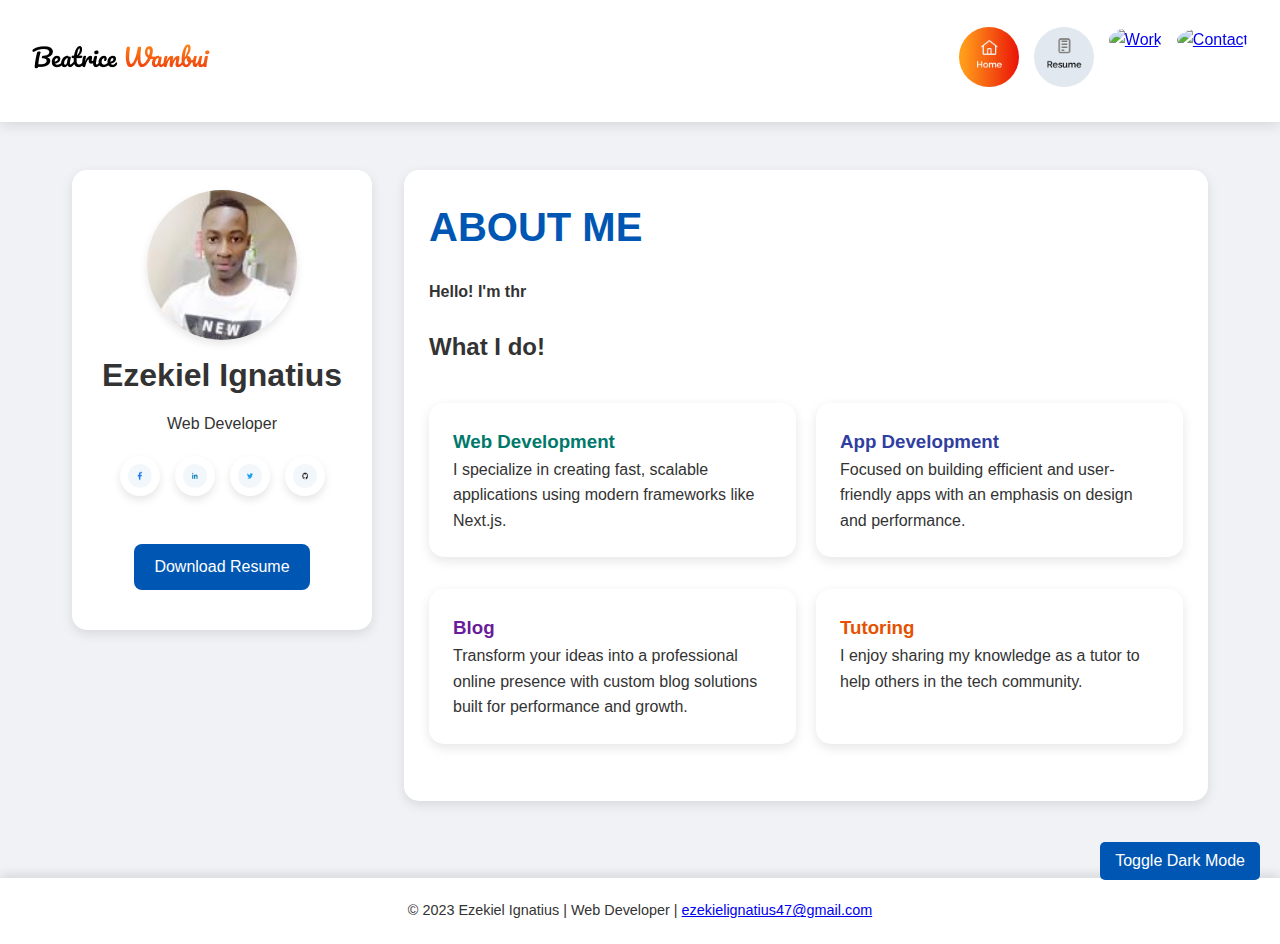
==== index.html @ 11a5fb6e "rename landing file" ====
<!DOCTYPE html>
<html lang="en">
<head>
    <meta charset="UTF-8">
    <meta name="viewport" content="width=device-width, initial-scale=1.0">
    <title>Portfolio Landing</title>
    <style>
        /* Theme Variables */
        :root {
            /* Light Theme */
            --bg-color: #f0f2f5;
            --text-color: #333;
            --header-bg: #ffffff;
            --primary-color: #0056b3;
            --secondary-color: #004080;
            --highlight-color: rgba(0, 0, 0, 0.1);
            --icon-bg: #ffffff;
        }

        [data-theme="dark"] {
            /* Dark Theme */
            --bg-color: #1c1c1c;
            --text-color: #e0e0e0;
            --header-bg: #2a2a2a;
            --primary-color: #3399ff;
            --secondary-color: #1a73e8;
            --highlight-color: rgba(255, 255, 255, 0.1);
            --icon-bg: #333333;
        }

        /* Reset */
        * {
            margin: 0;
            padding: 0;
            box-sizing: border-box;
        }

        body {
            background-color: var(--bg-color);
            color: var(--text-color);
            font-family: 'Segoe UI', Tahoma, sans-serif;
            line-height: 1.6;
            overflow-x: hidden;
            scroll-behavior: smooth;
            transition: background-color 0.3s ease, color 0.3s ease;
        }

        /* Header */
        header {
            background-color: var(--header-bg);
            color: var(--text-color);
            padding: 1em 2em;
            box-shadow: 0 4px 12px var(--highlight-color);
            display: flex;
            justify-content: space-between;
            align-items: center;
            position: sticky;
            top: 0;
            z-index: 10;
        }

        nav ul {
            display: flex;
            gap: 15px;
            list-style: none;
        }

        nav ul li a img {
            width: 60px;
            height: 60px;
            border-radius: 50%;
            transition: transform 0.3s ease, box-shadow 0.3s ease;
        }

        nav ul li.active a img {
            border: 2px solid var(--primary-color);
            transform: scale(1.2);
            box-shadow: 0 6px 12px var(--highlight-color);
        }

        nav ul li a img:hover {
            transform: scale(1.1);
            box-shadow: 0 4px 8px var(--highlight-color);
        }

        /* Main Layout */
        main {
            display: flex;
            gap: 2em;
            padding: 3em 2em;
            max-width: 1200px;
            margin: 0 auto;
            flex-wrap: wrap;
            align-items: flex-start;
        }

        /* Sidebar */
        aside {
            background-color: var(--header-bg);
            color: var(--text-color);
            flex: 1;
            max-width: 300px;
            display: flex;
            flex-direction: column;
            align-items: center;
            padding: 20px;
            border-radius: 15px;
            box-shadow: 0 4px 12px var(--highlight-color);
        }

        .profilePic {
            border-radius: 50%;
            width: 150px;
            box-shadow: 0 4px 8px var(--highlight-color);
            transition: transform 0.3s ease, box-shadow 0.3s ease;
        }

        .profilePic:hover {
            transform: scale(1.05);
            box-shadow: 0 6px 12px var(--highlight-color);
        }

        .myName, .myOccupation {
            margin-top: 10px;
            text-align: center;
        }

        /* Social Media & Contact Info */
        .socialM, .contactInfo {
            display: flex;
            gap: 15px;
            justify-content: center;
            align-items: center;
            margin: 20px 0;
        }

        .sM a img,
        .contactInfo img {
            width: 40px;
            height: 40px;
            background-color: var(--icon-bg);
            padding: 8px;
            border-radius: 50%;
            box-shadow: 0 4px 8px var(--highlight-color);
            transition: transform 0.3s ease, background-color 0.3s ease, box-shadow 0.3s ease;
        }

        .sM a img:hover,
        .contactInfo img:hover {
            transform: scale(1.15);
            box-shadow: 0 6px 12px var(--highlight-color);
        }

        /* Download Resume Button Styling */
        .contactInfo .download-btn {
            background-color: var(--primary-color);
            color: #ffffff;
            padding: 10px 20px;
            border-radius: 8px;
            font-size: 1em;
            text-align: center;
            text-decoration: none;
            cursor: pointer;
            display: inline-flex;
            align-items: center;
            justify-content: center;
            transition: background-color 0.3s ease, transform 0.3s ease;
        }

        .contactInfo .download-btn:hover {
            background-color: var(--secondary-color);
            transform: scale(1.05);
        }

        /* Article Section */
        article {
            background-color: var(--header-bg);
            color: var(--text-color);
            flex: 2;
            padding: 25px;
            border-radius: 15px;
            box-shadow: 0 4px 12px var(--highlight-color);
            transition: background-color 0.3s ease, color 0.3s ease;
        }

        .title {
            font-size: 2.5em;
            color: var(--primary-color);
            font-weight: bold;
            margin-bottom: 0.5em;
        }

        .sub-title, .another-title {
            margin-bottom: 1.5em;
            font-weight: bold;
        }

        /* Service Columns */
        .columns,
        .columnsb {
            display: flex;
            gap: 20px;
            margin-bottom: 2em;
            flex-wrap: wrap;
        }

        .columns div,
        .columnsb div {
            background-color: var(--header-bg);
            padding: 1.5em;
            border-radius: 15px;
            flex: 1;
            box-shadow: 0 4px 12px var(--highlight-color);
            transition: transform 0.3s ease, box-shadow 0.3s ease;
        }

        .columns div:hover,
        .columnsb div:hover {
            transform: translateY(-5px);
            box-shadow: 0 6px 15px var(--highlight-color);
        }

        /* Custom Background Colors for Each Section */
        .web-development h3 {
    
    color: #00796b; /* Teal Text */
        }

        .app-development h3 {
    
        color: #303f9f; /* Indigo Text */
        }

        .blog h3 {
    
        color: #6a1b9a; /* Purple Text */
        }

        .mentorship h3 {
    
        color: #e65100; /* Deep Orange Text */
        }

        /* Consistent Styling for Each Section */
        .columns div, .columnsb div {
        padding: 1.5em;
        border-radius: 15px;
        flex: 1;
        box-shadow: 0 4px 12px rgba(0, 0, 0, 0.1);
        transition: transform 0.3s ease, box-shadow 0.3s ease;
        }

        .columns div:hover, .columnsb div:hover {
        transform: translateY(-5px);
        box-shadow: 0 6px 15px rgba(0, 0, 0, 0.15);
        }


        /* Responsive Design */
        @media only screen and (max-width: 1024px) {
            main {
                flex-direction: column;
                align-items: center;
            }
            aside, article {
                width: 100%;
            }
        }

        /* Dark Mode Toggle Button */
        #theme-toggle {
            position: fixed;
            bottom: 20px;
            right: 20px;
            padding: 10px 15px;
            background-color: var(--primary-color);
            color: #ffffff;
            border: none;
            border-radius: 5px;
            font-size: 1em;
            cursor: pointer;
            transition: background-color 0.3s ease, transform 0.3s ease;
        }

        #theme-toggle:hover {
            background-color: var(--secondary-color);
            transform: scale(1.05);
        }

        /* Footer */
        footer {
            background-color: var(--header-bg);
            color: var(--text-color);
            text-align: center;
            padding: 1.5em 0;
            box-shadow: 0 -4px 10px var(--highlight-color);
            font-size: 0.9em;
            margin-top: 2em;
        }
    </style>
</head>
<body>
    <header>
        <div class="heading">
            <img class="headLogo" src="images/Logo.png" alt="Site logo">
        </div>
        <nav>
            <ul>
                <li><a href="Landing.html"><img src="images/HomeCard.png" alt="Home"></a></li>
                <li><a href="Resume.html"><img src="images/ResumeCard.png" alt="Resume"></a></li>
                <li><a href="Work.html"><img src="images/WorkCard.png" alt="Work"></a></li>
                <li><a href="Contact.html"><img src="images/ContactCard.png" alt="Contact"></a></li>
            </ul>
        </nav>
    </header>
    <main>
        <aside>
            <img src="images/ProfilePic.jpeg" alt="Profile Picture" class="profilePic">
            <h1 class="myName">Ezekiel Ignatius</h1>
            <p class="myOccupation">Web Developer</p>
            <div class="socialM">
                <div class="sM"><a href="https://facebook.com"><img src="images/Facebook.png" alt="Facebook"></a></div>
                <div class="sM"><a href="https://linkedin.com"><img src="images/Linkedin.png" alt="LinkedIn"></a></div>
                <div class="sM"><a href="https://twitter.com"><img src="images/Twitter.png" alt="Twitter"></a></div>
                <div class="sM"><a href="https://github.com"><img src="images/Github.png" alt="GitHub"></a></div>
            </div>
            <div class="contactInfo">
                <a href="path/to/your-resume.pdf" download="Ezekiel_Ignatius_Resume.pdf" class="download-btn">
                    Download Resume
                </a>
            </div>
        </aside>
        <article>
            <h1 class="title">ABOUT ME</h1>
            <p id="intro-text" class="sub-title"></p> <!-- Empty initially to allow dynamic typing -->

            <h2 class="another-title">What I do!</h2>
            <section class="columns">
                <div class="web-development">
                    <h3>Web Development</h3>
                    <p class="description">I specialize in creating fast, scalable applications using modern frameworks like Next.js.</p>
                </div>
                <div class="app-development">
                    <h3>App Development</h3>
                    <p class="description">Focused on building efficient and user-friendly apps with an emphasis on design and performance.</p>
                </div>
            </section>
            <section class="columnsb">
                <div class="blog">
                    <h3>Blog</h3>
                    <p class="description">Transform your ideas into a professional online presence with custom blog solutions built for performance and growth.</p>
                </div>
                <div class="mentorship">
                    <h3>Tutoring</h3>
                    <p class="description">I enjoy sharing my knowledge as a tutor to help others in the tech community.</p>
                </div>
            </section>
        </article>
    </main>
    <footer>
        <p>© 2023 Ezekiel Ignatius | Web Developer | <a href="mailto:email@example.com">ezekielignatius47@gmail.com</a></p>
    </footer>
    <button id="theme-toggle">Toggle Dark Mode</button>
    <script>
        // JavaScript to add a typing effect to the intro text
    document.addEventListener("DOMContentLoaded", function() {
    const introText = "Hello! I'm thrilled to welcome you to my portfolio. I am a passionate and versatile web developer exploring the latest technologies and trends in web development.";
    const introElement = document.getElementById("intro-text");
    let index = 0;

    function typeText() {
        if (index < introText.length) {
            introElement.innerHTML += introText.charAt(index);
            index++;
            setTimeout(typeText, 50); // Adjust typing speed here
        }
    }

    typeText();
    });

    </script>
    <script src="script.js"></script>
</body>
</html>
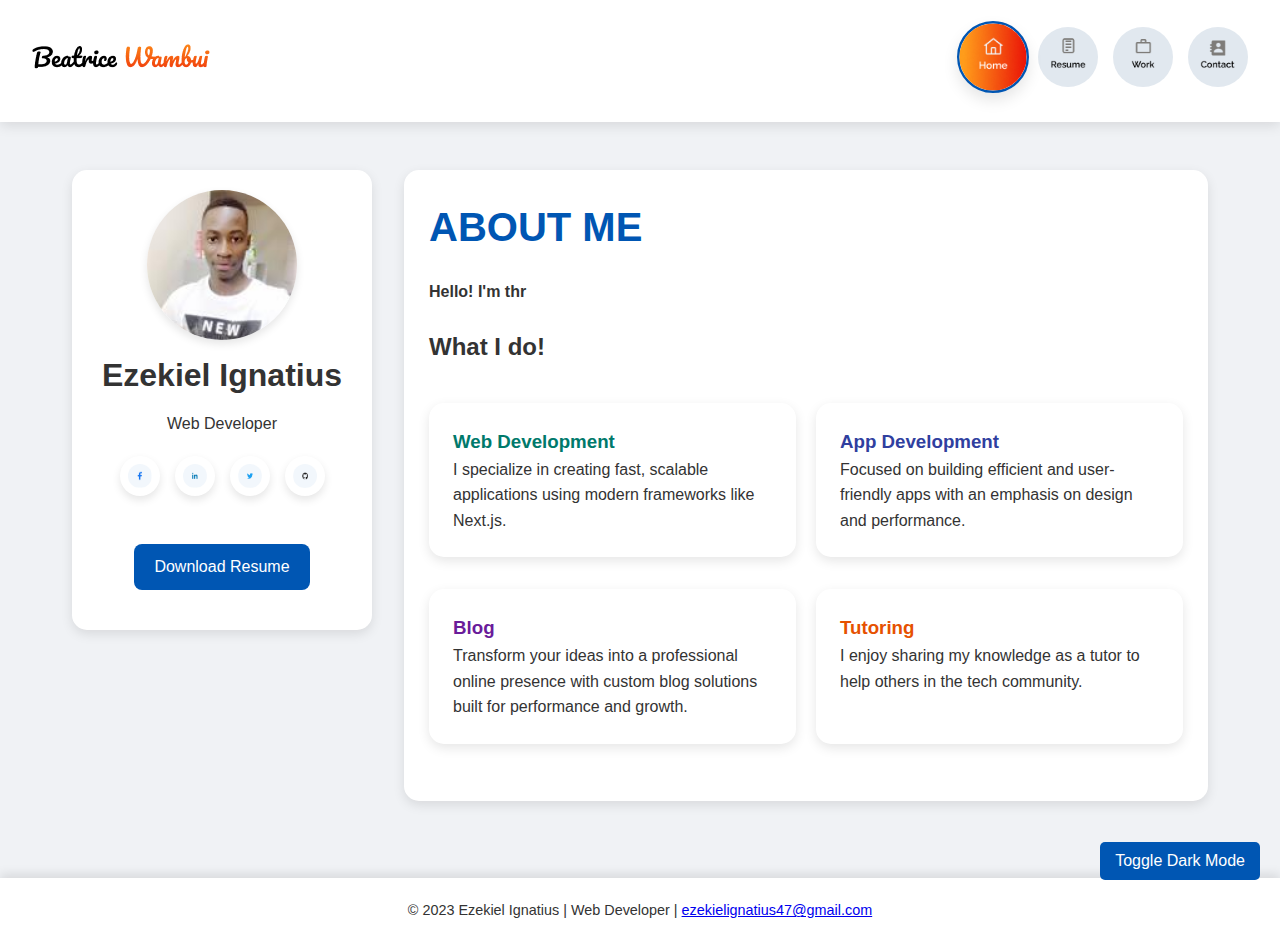
==== commit f6381c48: "add files" ====
--- a/index.html
+++ b/index.html
@@ -306,10 +306,10 @@
         </div>
         <nav>
             <ul>
-                <li><a href="Landing.html"><img src="images/HomeCard.png" alt="Home"></a></li>
+                <li><a href="index.html"><img src="images/HomeCard.png" alt="Home"></a></li>
                 <li><a href="Resume.html"><img src="images/ResumeCard.png" alt="Resume"></a></li>
-                <li><a href="Work.html"><img src="images/WorkCard.png" alt="Work"></a></li>
-                <li><a href="Contact.html"><img src="images/ContactCard.png" alt="Contact"></a></li>
+                <li><a href="Work.html"><img src="images/workcard.png" alt="Work"></a></li>
+                <li><a href="Contact.html"><img src="images/contactcard.png" alt="Contact"></a></li>
             </ul>
         </nav>
     </header>
@@ -319,13 +319,13 @@
             <h1 class="myName">Ezekiel Ignatius</h1>
             <p class="myOccupation">Web Developer</p>
             <div class="socialM">
-                <div class="sM"><a href="https://facebook.com"><img src="images/Facebook.png" alt="Facebook"></a></div>
-                <div class="sM"><a href="https://linkedin.com"><img src="images/Linkedin.png" alt="LinkedIn"></a></div>
-                <div class="sM"><a href="https://twitter.com"><img src="images/Twitter.png" alt="Twitter"></a></div>
-                <div class="sM"><a href="https://github.com"><img src="images/Github.png" alt="GitHub"></a></div>
+                <div class="sM"><a href="https://www.facebook.com/profile.php?id=61563338813147"><img src="images/Facebook.png" alt="Facebook"></a></div>
+                <div class="sM"><a href="https://www.linkedin.com/in/ezekiel-ignatius-75b4001a2/"><img src="images/Linkedin.png" alt="LinkedIn"></a></div>
+                <div class="sM"><a href="https://x.com/Zeke_Ez_"><img src="images/Twitter.png" alt="Twitter"></a></div>
+                <div class="sM"><a href="https://github.com/Zeke121"><img src="images/Github.png" alt="GitHub"></a></div>
             </div>
             <div class="contactInfo">
-                <a href="path/to/your-resume.pdf" download="Ezekiel_Ignatius_Resume.pdf" class="download-btn">
+                <a href="https://drive.google.com/file/d/1HEKoHiBUEoCL4EdyY1bCPBMJ9dfXUutj/view?usp=sharing" target="_blank" download="Ezekiel_Ignatius_Resume.pdf" class="download-btn">
                     Download Resume
                 </a>
             </div>
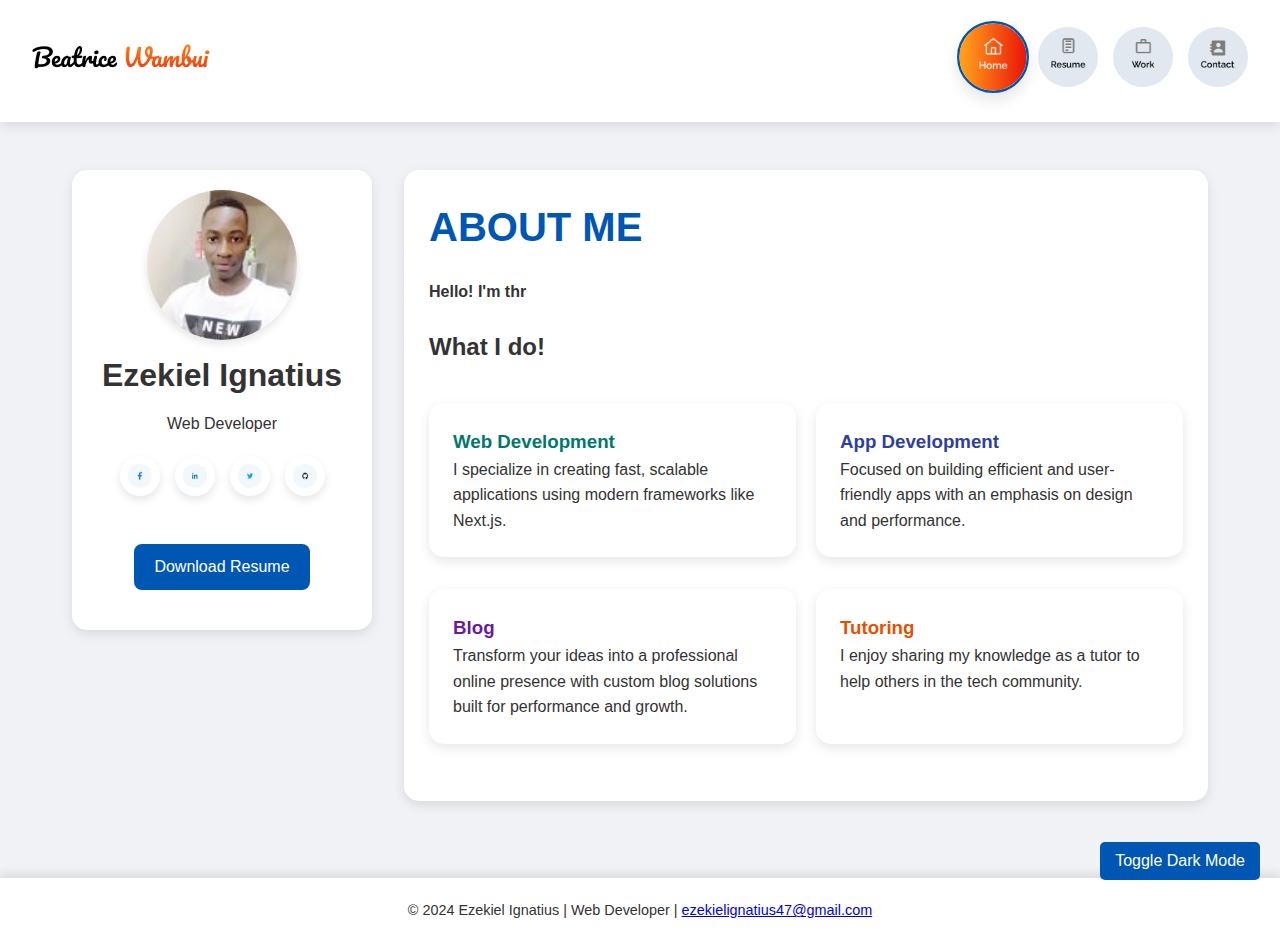
==== commit 6349c11c: "updated code" ====
--- a/index.html
+++ b/index.html
@@ -325,7 +325,7 @@
                 <div class="sM"><a href="https://github.com/Zeke121"><img src="images/Github.png" alt="GitHub"></a></div>
             </div>
             <div class="contactInfo">
-                <a href="https://drive.google.com/file/d/1HEKoHiBUEoCL4EdyY1bCPBMJ9dfXUutj/view?usp=sharing" target="_blank" download="Ezekiel_Ignatius_Resume.pdf" class="download-btn">
+                <a href="https://drive.google.com/file/d/1itZphWxBsKdGundoCp7lb-PylagiDLwt/view?usp=sharing" target="_blank" download="Ezekiel_Ignatius_Resume.pdf" class="download-btn">
                     Download Resume
                 </a>
             </div>
@@ -358,7 +358,7 @@
         </article>
     </main>
     <footer>
-        <p>© 2023 Ezekiel Ignatius | Web Developer | <a href="mailto:email@example.com">ezekielignatius47@gmail.com</a></p>
+        <p>© 2024 Ezekiel Ignatius | Web Developer | <a href="mailto:email@example.com">ezekielignatius47@gmail.com</a></p>
     </footer>
     <button id="theme-toggle">Toggle Dark Mode</button>
     <script>
